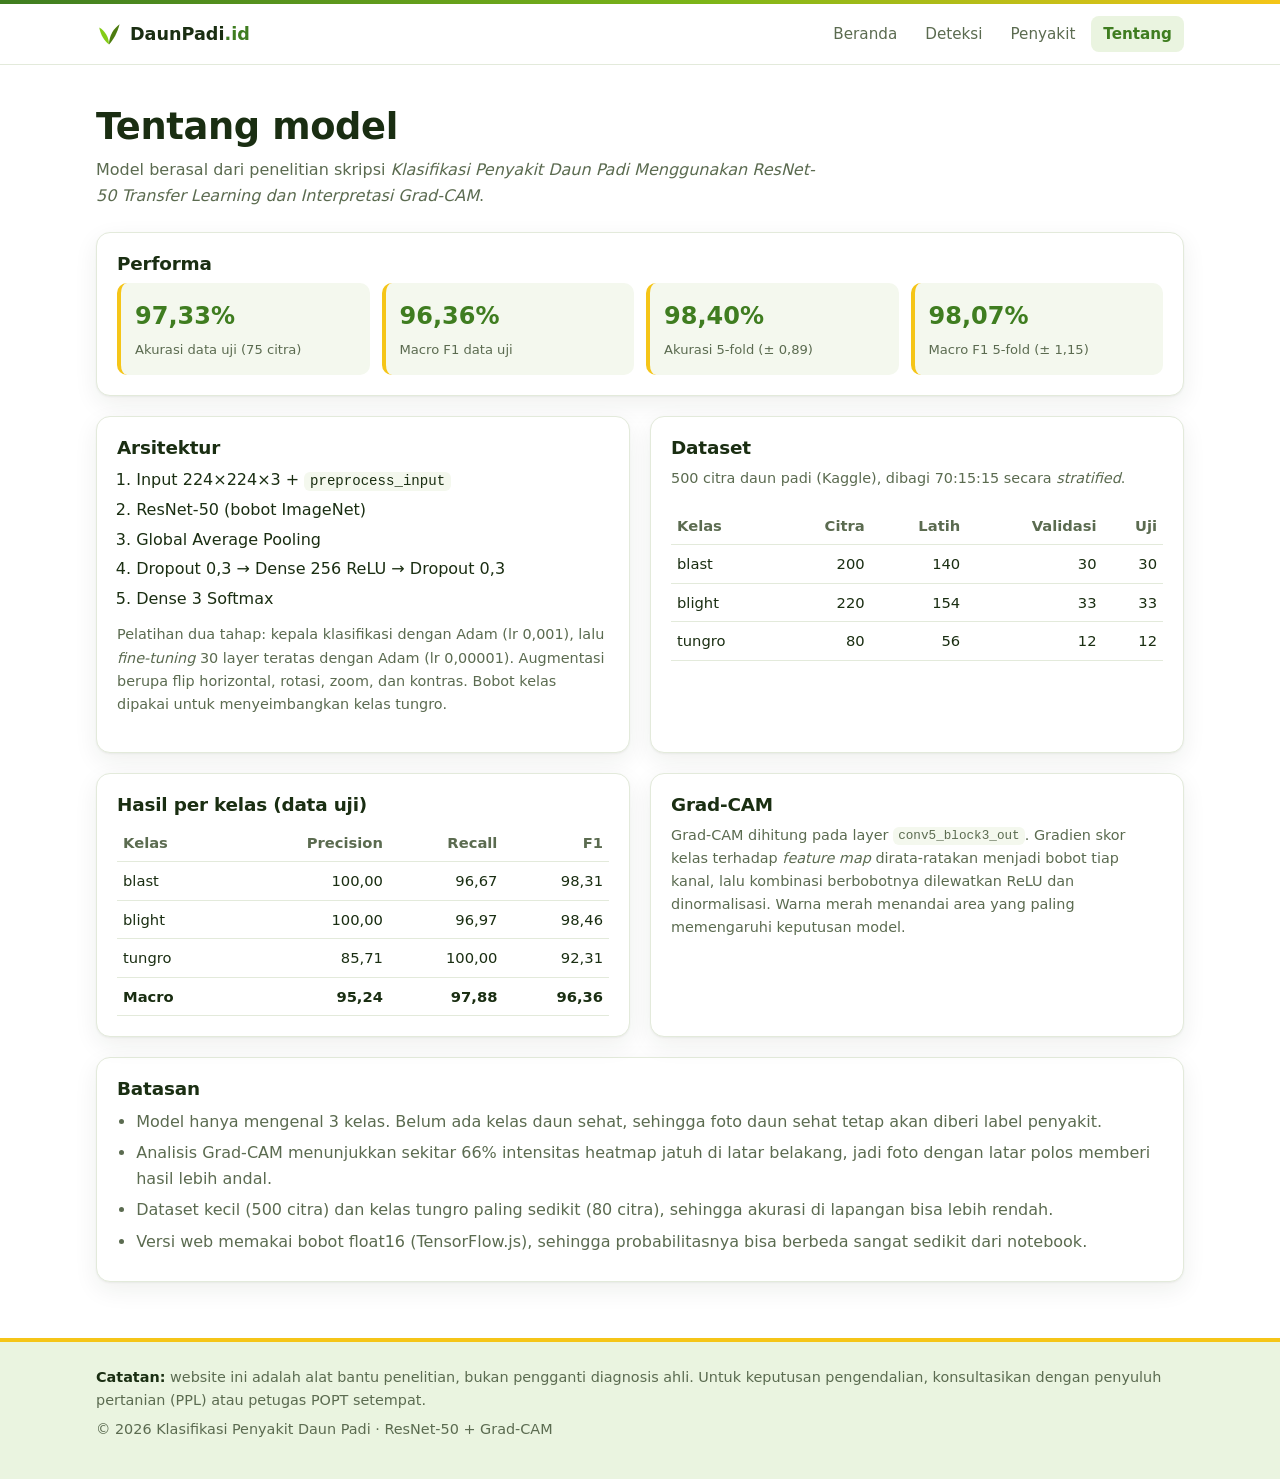
==== website/tentang.html @ b3a0dff2 "Website klasifikasi penyakit daun padi + workflow GitHub Pages Co-Authored-By: Claude Opus 5.5 <nore" ====
<!doctype html>
<html lang="id">
<head>
  <meta charset="utf-8">
  <meta name="viewport" content="width=device-width, initial-scale=1">
  <title>Tentang Model — DaunPadi</title>
  <meta name="description" content="Arsitektur, dataset, dan performa model ResNet-50 untuk klasifikasi penyakit daun padi.">
  <link rel="icon" href="assets/img/logo.svg" type="image/svg+xml">
  <link rel="stylesheet" href="css/style.css">
</head>
<body>
  <header class="topbar">
    <div class="wrap topbar-inner">
      <a class="brand" href="index.html"><img src="assets/img/logo.svg" alt=""><span>DaunPadi<b>.id</b></span></a>
      <button class="nav-toggle" type="button" aria-label="Buka menu" aria-expanded="false">
        <svg viewBox="0 0 24 24" aria-hidden="true"><path d="M4 7h16M4 12h16M4 17h16" stroke="currentColor" stroke-width="2" stroke-linecap="round"/></svg>
      </button>
      <nav class="nav">
        <a href="index.html">Beranda</a>
        <a href="deteksi.html">Deteksi</a>
        <a href="penyakit.html">Penyakit</a>
        <a href="tentang.html">Tentang</a>
      </nav>
    </div>
  </header>

  <main class="wrap">
    <div class="page-head">
      <h1>Tentang model</h1>
      <p>Model berasal dari penelitian skripsi <i>Klasifikasi Penyakit Daun Padi Menggunakan ResNet-50 Transfer Learning
        dan Interpretasi Grad-CAM</i>.</p>
    </div>

    <section class="card" style="margin-bottom:20px">
      <h2 style="font-size:1.15rem">Performa</h2>
      <div class="metrics">
        <div class="stat"><span>97,33%</span><small>Akurasi data uji (75 citra)</small></div>
        <div class="stat"><span>96,36%</span><small>Macro F1 data uji</small></div>
        <div class="stat"><span>98,40%</span><small>Akurasi 5-fold (± 0,89)</small></div>
        <div class="stat"><span>98,07%</span><small>Macro F1 5-fold (± 1,15)</small></div>
      </div>
    </section>

    <div class="about-grid">
      <section class="card">
        <h2>Arsitektur</h2>
        <ol class="arch">
          <li>Input 224×224×3 + <code>preprocess_input</code></li>
          <li>ResNet-50 (bobot ImageNet)</li>
          <li>Global Average Pooling</li>
          <li>Dropout 0,3 → Dense 256 ReLU → Dropout 0,3</li>
          <li>Dense 3 Softmax</li>
        </ol>
        <p class="muted small">Pelatihan dua tahap: kepala klasifikasi dengan Adam (lr 0,001), lalu
          <i>fine-tuning</i> 30 layer teratas dengan Adam (lr 0,00001). Augmentasi berupa flip horizontal, rotasi,
          zoom, dan kontras. Bobot kelas dipakai untuk menyeimbangkan kelas tungro.</p>
      </section>

      <section class="card">
        <h2>Dataset</h2>
        <p class="muted small">500 citra daun padi (Kaggle), dibagi 70:15:15 secara <i>stratified</i>.</p>
        <div class="tbl-wrap">
          <table class="tbl">
            <thead><tr><th>Kelas</th><th class="num">Citra</th><th class="num">Latih</th><th class="num">Validasi</th><th class="num">Uji</th></tr></thead>
            <tbody>
              <tr><td>blast</td><td class="num">200</td><td class="num">140</td><td class="num">30</td><td class="num">30</td></tr>
              <tr><td>blight</td><td class="num">220</td><td class="num">154</td><td class="num">33</td><td class="num">33</td></tr>
              <tr><td>tungro</td><td class="num">80</td><td class="num">56</td><td class="num">12</td><td class="num">12</td></tr>
            </tbody>
          </table>
        </div>
      </section>

      <section class="card">
        <h2>Hasil per kelas (data uji)</h2>
        <div class="tbl-wrap">
          <table class="tbl">
            <thead><tr><th>Kelas</th><th class="num">Precision</th><th class="num">Recall</th><th class="num">F1</th></tr></thead>
            <tbody>
              <tr><td>blast</td><td class="num">100,00</td><td class="num">96,67</td><td class="num">98,31</td></tr>
              <tr><td>blight</td><td class="num">100,00</td><td class="num">96,97</td><td class="num">98,46</td></tr>
              <tr><td>tungro</td><td class="num">85,71</td><td class="num">100,00</td><td class="num">92,31</td></tr>
              <tr><td><b>Macro</b></td><td class="num"><b>95,24</b></td><td class="num"><b>97,88</b></td><td class="num"><b>96,36</b></td></tr>
            </tbody>
          </table>
        </div>
      </section>

      <section class="card">
        <h2>Grad-CAM</h2>
        <p class="muted small">Grad-CAM dihitung pada layer <code>conv5_block3_out</code>. Gradien skor kelas terhadap
          <i>feature map</i> dirata-ratakan menjadi bobot tiap kanal, lalu kombinasi berbobotnya dilewatkan ReLU dan
          dinormalisasi. Warna merah menandai area yang paling memengaruhi keputusan model.</p>
      </section>
    </div>

    <section class="card" style="margin-bottom:24px">
      <h2 style="font-size:1.15rem">Batasan</h2>
      <ul class="notes">
        <li>Model hanya mengenal 3 kelas. Belum ada kelas daun sehat, sehingga foto daun sehat tetap akan diberi label penyakit.</li>
        <li>Analisis Grad-CAM menunjukkan sekitar 66% intensitas heatmap jatuh di latar belakang, jadi foto dengan latar polos memberi hasil lebih andal.</li>
        <li>Dataset kecil (500 citra) dan kelas tungro paling sedikit (80 citra), sehingga akurasi di lapangan bisa lebih rendah.</li>
        <li>Versi web memakai bobot float16 (TensorFlow.js), sehingga probabilitasnya bisa berbeda sangat sedikit dari notebook.</li>
      </ul>
    </section>
  </main>

  <footer class="footer">
    <div class="wrap">
      <p><b>Catatan:</b> website ini adalah alat bantu penelitian, bukan pengganti diagnosis ahli.
        Untuk keputusan pengendalian, konsultasikan dengan penyuluh pertanian (PPL) atau petugas POPT setempat.</p>
      <p>© <span id="tahun"></span> Klasifikasi Penyakit Daun Padi · ResNet-50 + Grad-CAM</p>
    </div>
  </footer>

  <script src="js/main.js"></script>
</body>
</html>
---- website/css/style.css ----
/* ==========================================================================
   DaunPadi — gaya bersama semua halaman
   1. Variabel warna (terang & gelap)
   2. Dasar
   3. Header & navigasi
   4. Komponen umum (card, tombol, banner, tag)
   5. Beranda
   6. Deteksi
   7. Penyakit
   8. Tentang
   9. Footer
   10. Responsif
   ========================================================================== */

/* 1. Variabel warna — latar putih, aksen hijau (utama) dan kuning (pendukung).
   Selalu tema terang, tidak mengikuti mode gelap perangkat. */
:root {
  --bg: #ffffff;
  --surface: #ffffff;
  --surface-2: #f4f8ee;          /* hijau sangat muda untuk latar elemen */
  --text: #1a2e12;
  --muted: #5b6b50;
  --border: #e3eadb;
  --primary: #3f7d20;            /* hijau */
  --primary-strong: #2f6114;
  --primary-soft: #eaf4e0;
  --on-primary: #ffffff;
  --yellow: #f5c518;             /* kuning aksen */
  --yellow-strong: #d9a800;
  --yellow-soft: #fff8d6;
  --yellow-text: #7a5a00;        /* teks di atas latar kuning muda */
  --warn-bg: #fff8d6;
  --warn-text: #7a5a00;
  --warn-border: #f5dc7a;
  --error: #b42318;
  --blast: #c2410c;
  --blight: #d97706;
  --tungro: #eab308;
  --shadow: 0 1px 2px rgba(26, 46, 18, .05), 0 8px 24px rgba(26, 46, 18, .07);
  --radius: 14px;
  color-scheme: light;
}

/* 2. Dasar */
* { box-sizing: border-box; }
[hidden] { display: none !important; }
html { scroll-behavior: smooth; }
body {
  margin: 0;
  background: var(--bg);
  color: var(--text);
  font: 16px/1.6 system-ui, -apple-system, "Segoe UI", Roboto, "Helvetica Neue", Arial, sans-serif;
  -webkit-font-smoothing: antialiased;
  display: flex;
  flex-direction: column;
  min-height: 100vh;
}
main { flex: 1; }
img, canvas, svg { max-width: 100%; display: block; }
h1, h2, h3, h4 { line-height: 1.2; margin: 0 0 .5rem; letter-spacing: -.01em; }
p { margin: 0 0 1rem; }
a { color: var(--primary); }
code {
  font-family: ui-monospace, SFMono-Regular, Menlo, monospace; font-size: .88em;
  background: var(--surface-2); padding: .1em .4em; border-radius: 6px;
}
.wrap { width: 100%; max-width: 1120px; margin: 0 auto; padding: 0 16px; }
.muted { color: var(--muted); }
.small { font-size: .9rem; }
.eyebrow {
  display: inline-block; text-transform: uppercase; letter-spacing: .08em; font-size: .72rem; font-weight: 700;
  color: var(--yellow-text); background: var(--yellow-soft); border: 1px solid var(--warn-border);
  padding: 3px 10px; border-radius: 999px; margin: 0 0 .75rem;
}
.latin { font-style: italic; color: var(--muted); margin: 0 0 .75rem; font-size: .95rem; }

/* 3. Header & navigasi */
.topbar {
  position: sticky; top: 0; z-index: 20;
  background: rgba(255, 255, 255, .92);
  backdrop-filter: blur(8px);
  border-bottom: 1px solid var(--border);
}
.topbar::before {   /* garis aksen hijau → kuning di atas header */
  content: ""; display: block; height: 4px;
  background: linear-gradient(90deg, var(--primary) 0%, #7cb518 55%, var(--yellow) 100%);
}
.topbar-inner { display: flex; align-items: center; justify-content: space-between; height: 60px; gap: 12px; }
.brand { display: flex; align-items: center; gap: 8px; text-decoration: none; color: var(--text); font-weight: 700; font-size: 1.1rem; }
.brand img { width: 26px; height: 26px; }
.brand b { color: var(--primary); }
.nav { display: flex; gap: 4px; }
.nav a { text-decoration: none; color: var(--muted); padding: 6px 12px; border-radius: 8px; font-size: .95rem; }
.nav a:hover { background: var(--surface-2); color: var(--text); }
.nav a[aria-current="page"] { color: var(--primary); background: var(--primary-soft); font-weight: 600; }
.nav-toggle {
  display: none; background: none; border: 1px solid var(--border); border-radius: 8px;
  width: 40px; height: 40px; color: var(--text); cursor: pointer;
}
.nav-toggle svg { width: 20px; height: 20px; margin: auto; }

/* 4. Komponen umum */
.card {
  background: var(--surface); border: 1px solid var(--border); border-radius: var(--radius);
  box-shadow: var(--shadow); padding: 20px;
}
.btn {
  display: inline-flex; align-items: center; justify-content: center; gap: 8px;
  border-radius: 10px; padding: 10px 18px; font: inherit; font-weight: 600;
  border: 1px solid transparent; cursor: pointer; text-decoration: none;
  transition: background .15s, opacity .15s;
}
.btn:disabled { opacity: .45; cursor: not-allowed; }
.btn-primary { background: var(--primary); color: var(--on-primary); }
.btn-primary:not(:disabled):hover { background: var(--primary-strong); }
.btn-ghost { background: transparent; color: var(--text); border-color: var(--border); }
.btn-ghost:not(:disabled):hover { background: var(--yellow-soft); border-color: var(--warn-border); }
.btn-yellow { background: var(--yellow); color: #3d2e00; }
.btn-yellow:not(:disabled):hover { background: var(--yellow-strong); }
.btn-lg { padding: 12px 22px; font-size: 1.05rem; }
.spinner {
  width: 16px; height: 16px; border: 2px solid currentColor; border-right-color: transparent;
  border-radius: 50%; display: none; animation: spin .7s linear infinite;
}
.btn.loading .spinner { display: inline-block; }
@keyframes spin { to { transform: rotate(360deg); } }

.banner { border-radius: 10px; padding: 10px 14px; font-size: .92rem; margin-bottom: 14px; }
.banner p:last-child { margin-bottom: 0; }
.banner-warn { background: var(--warn-bg); color: var(--warn-text); border: 1px solid var(--warn-border); }
.banner-info { background: var(--primary-soft); color: var(--text); border: 1px solid var(--border); }
.error { color: var(--error); margin: 10px 0 0; font-size: .92rem; }
.tag {
  display: inline-block; font-size: .75rem; font-weight: 600; padding: 2px 10px; border-radius: 999px;
  background: var(--surface-2); color: var(--muted); vertical-align: middle;
}

.page-head { padding: 40px 0 8px; }
.page-head h1 { font-size: clamp(1.7rem, 3.5vw, 2.3rem); }
.page-head p { color: var(--muted); max-width: 720px; }
.section { padding-block: 32px; }
.section-title { font-size: 1.5rem; }
.section-lead { color: var(--muted); margin-bottom: 20px; }

/* 5. Beranda */
.hero { display: grid; grid-template-columns: 1.1fr .9fr; gap: 40px; align-items: center; padding-block: 56px 40px; }
.hero h1 { font-size: clamp(2rem, 4.5vw, 3rem); }
.lead { font-size: 1.1rem; color: var(--muted); }
.lead strong { color: var(--text); }
.hero-actions { display: flex; gap: 12px; flex-wrap: wrap; margin-top: 8px; }
.hero-art { aspect-ratio: 1; max-width: 420px; justify-self: center; width: 100%; }
.steps { display: grid; grid-template-columns: repeat(3, 1fr); gap: 20px; counter-reset: step; }
.step { position: relative; padding-top: 52px; }
.step::before {
  counter-increment: step; content: counter(step);
  position: absolute; top: 20px; left: 20px; width: 28px; height: 28px; border-radius: 50%;
  display: grid; place-items: center; font-weight: 700; font-size: .9rem;
  background: var(--yellow); color: #3d2e00;
}
.step { border-top: 3px solid var(--primary); }
.step h3 { font-size: 1.05rem; }
.step p { color: var(--muted); margin: 0; font-size: .95rem; }
.class-strip { display: grid; grid-template-columns: repeat(3, 1fr); gap: 20px; }
.class-chip { border-left: 4px solid var(--accent); text-decoration: none; color: inherit; transition: transform .15s; }
.class-chip:hover { transform: translateY(-2px); }
.class-chip h3 { font-size: 1.1rem; margin-bottom: 2px; }
.class-chip p { margin: 0; }

/* 6. Deteksi */
.detect { display: grid; grid-template-columns: 1fr 1fr; gap: 24px; align-items: start; padding-bottom: 24px; }
.detect > * { min-width: 0; }
.tips { list-style: none; padding: 0; margin: 0; display: grid; gap: 8px; }
.tips li { position: relative; padding-left: 28px; color: var(--muted); font-size: .95rem; }
.tips li::before {
  content: ""; position: absolute; left: 0; top: .3em; width: 18px; height: 18px; border-radius: 50%;
  background: var(--primary-soft) url("data:image/svg+xml,%3Csvg xmlns='http://www.w3.org/2000/svg' viewBox='0 0 24 24'%3E%3Cpath d='m6 12 4 4 8-8' fill='none' stroke='%234d7c0f' stroke-width='3' stroke-linecap='round' stroke-linejoin='round'/%3E%3C/svg%3E") center/12px no-repeat;
}
.tips b { color: var(--text); }
.dropzone {
  display: grid; place-items: center; min-height: 300px; border: 2px dashed var(--border); border-radius: 12px;
  background: var(--surface-2); cursor: pointer; overflow: hidden; transition: border-color .15s, background .15s;
}
.dropzone:hover, .dropzone.drag { border-color: var(--yellow-strong); background: var(--yellow-soft); }
.dropzone:focus-within { outline: 2px solid var(--primary); outline-offset: 2px; }
.dz-empty { text-align: center; color: var(--muted); padding: 24px; }
.dz-empty svg { width: 44px; height: 44px; margin: 0 auto 8px; color: var(--primary); }
.dz-empty b { color: var(--text); }
.preview { max-height: 360px; width: 100%; object-fit: contain; }
.actions { display: flex; gap: 10px; justify-content: flex-end; margin-top: 14px; }
.model-status { display: flex; align-items: center; gap: 8px; font-size: .88rem; color: var(--muted); margin-bottom: 12px; }
.dot { width: 8px; height: 8px; border-radius: 50%; background: var(--muted); flex: none; }
.dot.ok { background: var(--primary); }
.dot.loading { background: #d97706; animation: pulse 1s ease-in-out infinite; }
.dot.err { background: var(--error); }
@keyframes pulse { 50% { opacity: .35; } }
.progress { height: 4px; border-radius: 99px; background: var(--surface-2); overflow: hidden; margin: -4px 0 12px; }
.progress > i { display: block; height: 100%; width: 0; background: var(--primary); transition: width .2s; }

.result { display: grid; gap: 20px; padding-bottom: 32px; scroll-margin-top: 72px; }
.result-head { display: flex; justify-content: space-between; align-items: flex-start; gap: 16px; margin-bottom: 12px; }
.result-head h2 { font-size: 1.9rem; margin: 0; }
.conf { text-align: right; }
.conf {
  background: var(--yellow-soft); border: 1px solid var(--warn-border); border-radius: 12px; padding: 10px 14px;
}
.conf span { display: block; font-size: 2rem; font-weight: 700; color: var(--primary); line-height: 1; font-variant-numeric: tabular-nums; }
.conf small { color: var(--muted); }
.result-grid { display: grid; grid-template-columns: 1fr 1fr 1.1fr; gap: 20px; align-items: start; }
.result-grid > * { min-width: 0; }
figure { margin: 0; }
figure canvas { width: 100%; height: auto; aspect-ratio: 1; border-radius: 10px; border: 1px solid var(--border); }
figcaption { font-size: .85rem; color: var(--muted); margin-top: 6px; text-align: center; }
.hot { color: #dc2626; font-weight: 600; }
.probs h3 { font-size: 1rem; margin-bottom: 12px; }
.prob { margin-bottom: 14px; }
.prob-row { display: flex; justify-content: space-between; gap: 8px; font-size: .92rem; margin-bottom: 4px; }
.prob-row span:last-child { font-variant-numeric: tabular-nums; font-weight: 600; }
.bar { height: 10px; border-radius: 999px; background: var(--surface-2); overflow: hidden; }
.bar > i { display: block; height: 100%; width: 0; background: var(--muted); border-radius: inherit; transition: width .6s ease; }
.prob.top .bar > i { background: var(--primary); }
.info-cols { display: grid; grid-template-columns: 1fr 1fr; gap: 24px; }
.info-cols h4 { font-size: .95rem; margin-bottom: 6px; }
.info-cols ul { margin: 0; padding-left: 1.2em; color: var(--muted); }
.info-cols li { margin-bottom: 4px; }

/* 7. Penyakit */
.disease-list { display: grid; gap: 24px; padding-bottom: 40px; }
.disease { border-top: 4px solid var(--accent); scroll-margin-top: 76px; }
.disease-top { display: flex; justify-content: space-between; align-items: center; gap: 8px; margin-bottom: 8px; }
.disease h2 { font-size: 1.5rem; margin-bottom: 2px; }
.disease > p { color: var(--muted); }
.facts { display: grid; grid-template-columns: repeat(3, 1fr); gap: 12px; margin-bottom: 16px; }
.fact { background: var(--surface-2); border-radius: 10px; padding: 10px 12px; font-size: .9rem; }
.fact b { display: block; font-size: .75rem; text-transform: uppercase; letter-spacing: .06em; color: var(--muted); }

/* 8. Tentang */
.about-grid { display: grid; grid-template-columns: repeat(2, 1fr); gap: 20px; padding-bottom: 20px; }
.about-grid > * { min-width: 0; }
.about-grid h2 { font-size: 1.15rem; }
.arch { padding-left: 1.2em; margin: 0 0 12px; }
.arch li { margin-bottom: 4px; }
.tbl-wrap { overflow-x: auto; }
.tbl { width: 100%; border-collapse: collapse; font-size: .92rem; }
.tbl th, .tbl td { text-align: left; padding: 7px 6px; border-bottom: 1px solid var(--border); }
.tbl th { color: var(--muted); font-weight: 600; }
.tbl .num { text-align: right; font-variant-numeric: tabular-nums; }
.metrics { display: grid; grid-template-columns: repeat(4, 1fr); gap: 12px; }
.stat { background: var(--surface-2); border-radius: 10px; padding: 14px; border-left: 4px solid var(--yellow); }
.stat span { display: block; font-size: 1.5rem; font-weight: 700; color: var(--primary); font-variant-numeric: tabular-nums; }
.stat small { color: var(--muted); font-size: .82rem; }
.notes { padding-left: 1.2em; color: var(--muted); margin: 0; }
.notes li { margin-bottom: 6px; }

/* 9. Footer */
.footer {
  background: var(--primary-soft); border-top: 4px solid var(--yellow);
  padding: 24px 0 32px; margin-top: 32px; color: var(--muted); font-size: .9rem;
}
.footer b { color: var(--text); }
.footer p { margin: 0 0 6px; }

/* 10. Responsif */
@media (max-width: 900px) {
  .hero { grid-template-columns: 1fr; gap: 24px; padding-block-start: 32px; }
  .hero-art { max-width: 280px; order: -1; }
  .detect { grid-template-columns: 1fr; }
  .result-grid { grid-template-columns: 1fr 1fr; }
  .probs { grid-column: 1 / -1; }
  .steps, .class-strip, .about-grid { grid-template-columns: 1fr; }
  .metrics { grid-template-columns: 1fr 1fr; }
}
@media (max-width: 640px) {
  .nav-toggle { display: grid; }
  .nav {
    display: none; position: absolute; top: 64px; left: 0; right: 0; flex-direction: column;
    background: var(--surface); border-bottom: 1px solid var(--border); padding: 8px 16px 12px; box-shadow: var(--shadow);
  }
  .nav.open { display: flex; }
  .nav a { padding: 10px 12px; }
  .info-cols, .facts { grid-template-columns: 1fr; }
  .result-head h2 { font-size: 1.5rem; }
  .conf span { font-size: 1.6rem; }
  .dropzone { min-height: 220px; }
}
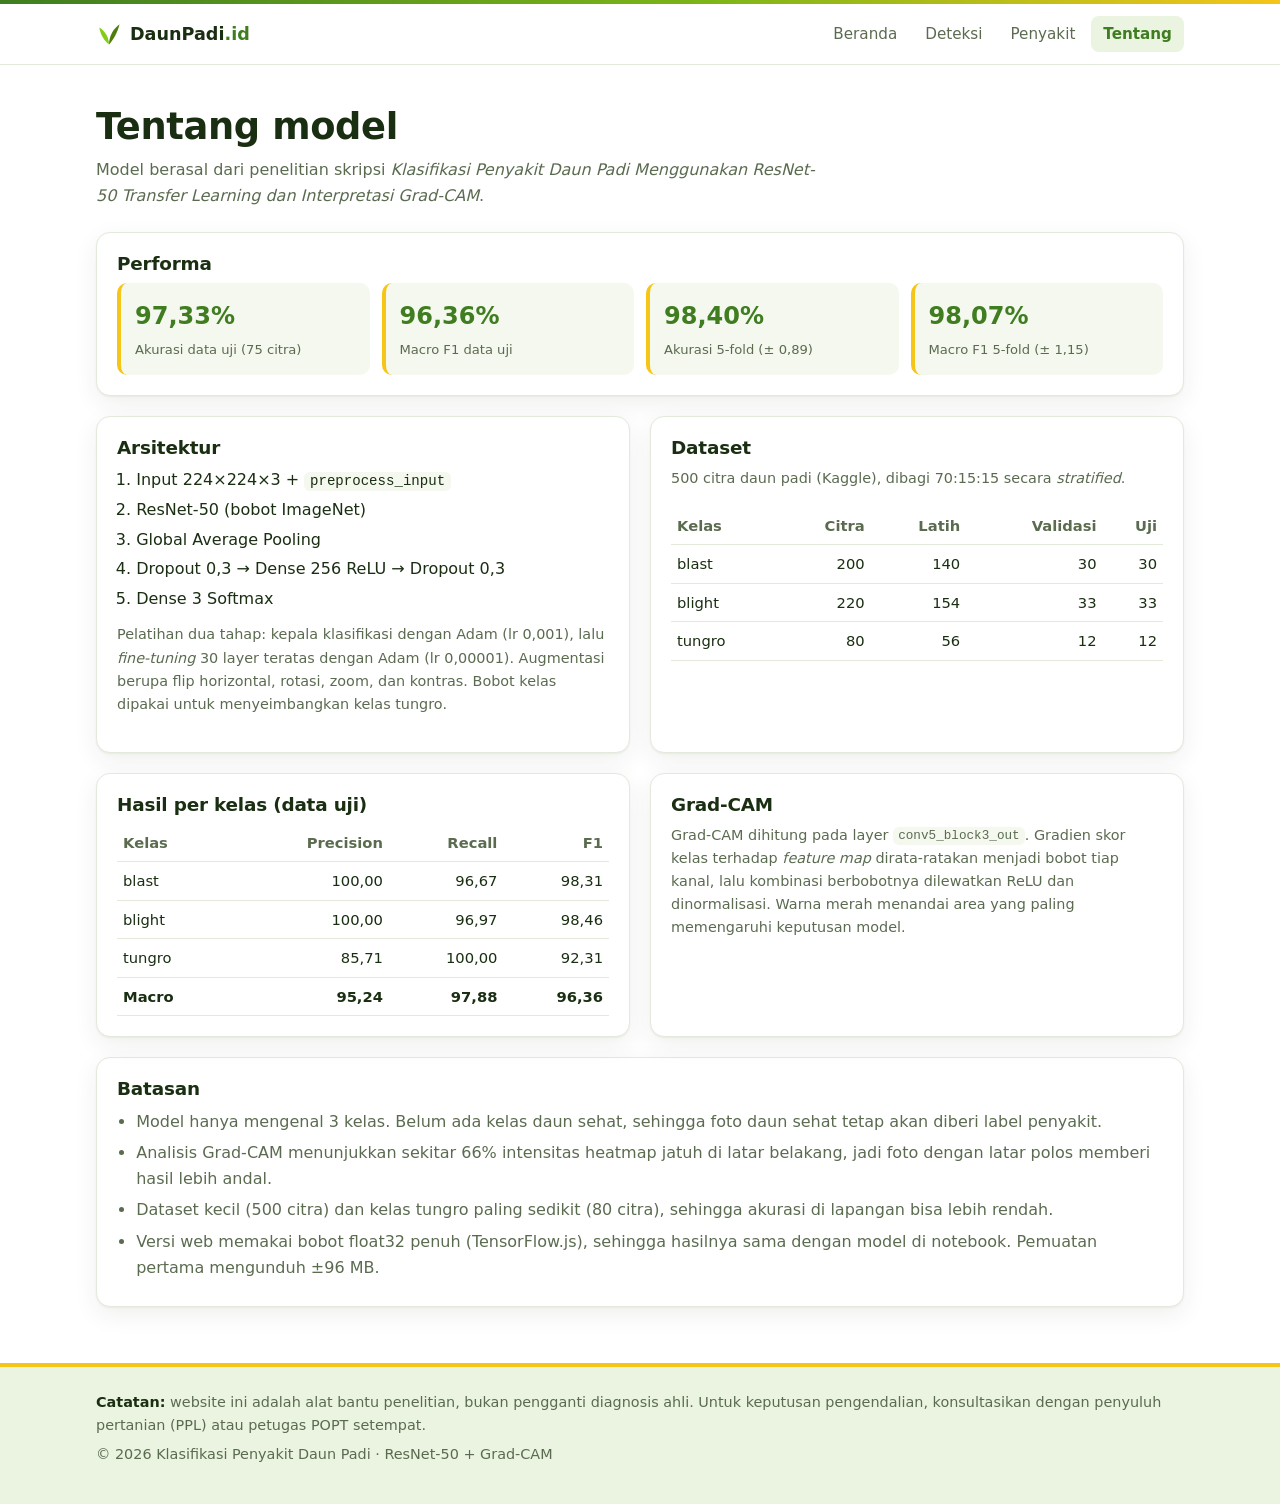
==== commit 190bd934: "Website: pakai bobot float32 dan baca piksel tanpa konversi profil warna Bobot float16 mengubah 21 d" ====
--- a/website/tentang.html
+++ b/website/tentang.html
@@ -100,7 +100,7 @@
         <li>Model hanya mengenal 3 kelas. Belum ada kelas daun sehat, sehingga foto daun sehat tetap akan diberi label penyakit.</li>
         <li>Analisis Grad-CAM menunjukkan sekitar 66% intensitas heatmap jatuh di latar belakang, jadi foto dengan latar polos memberi hasil lebih andal.</li>
         <li>Dataset kecil (500 citra) dan kelas tungro paling sedikit (80 citra), sehingga akurasi di lapangan bisa lebih rendah.</li>
-        <li>Versi web memakai bobot float16 (TensorFlow.js), sehingga probabilitasnya bisa berbeda sangat sedikit dari notebook.</li>
+        <li>Versi web memakai bobot float32 penuh (TensorFlow.js), sehingga hasilnya sama dengan model di notebook. Pemuatan pertama mengunduh ±96 MB.</li>
       </ul>
     </section>
   </main>
